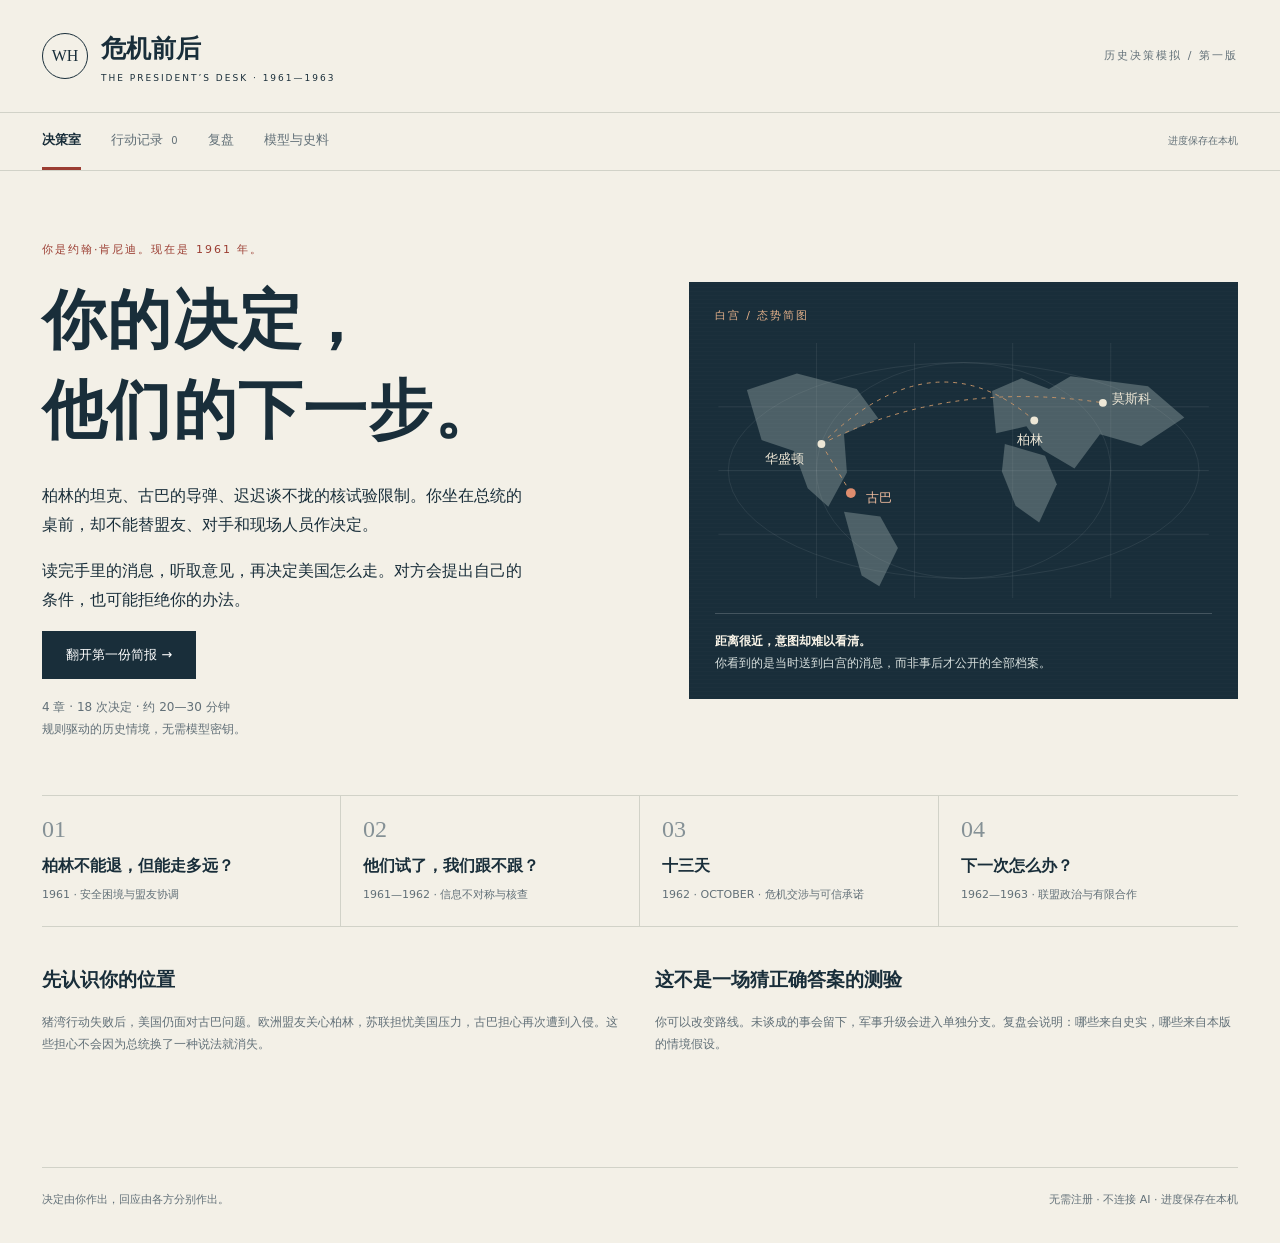
==== crisis/index.html @ f98c28f1 "Publish Kennedy crisis simulation with ordinal conflict models and review" ====
<!doctype html>
<html lang="zh-CN">
<head>
<meta charset="utf-8"><meta name="viewport" content="width=device-width,initial-scale=1">
<meta name="description" content="从柏林到古巴，再到有限禁试。以肯尼迪的视角，经历一场决定需要多方回应的危机。">
<meta http-equiv="Content-Security-Policy" content="default-src 'self'; script-src 'self'; style-src 'self'; img-src 'self' data:; connect-src 'none'; object-src 'none'; base-uri 'none'; form-action 'none'">
<meta name="theme-color" content="#152d3c"><title>危机前后｜肯尼迪的十八次决定</title>
<link rel="icon" href="data:image/svg+xml,%3Csvg xmlns='http://www.w3.org/2000/svg' viewBox='0 0 64 64'%3E%3Crect width='64' height='64' rx='32' fill='%23192e3a'/%3E%3Ctext x='8' y='41' font-size='29' fill='%23f3f0e7' font-family='serif'%3EWH%3C/text%3E%3C/svg%3E"><link rel="stylesheet" href="style.css"><script src="engine.js" defer></script><script src="scenario.js" defer></script><script src="app.js" defer></script>
</head>
<body><a class="skip" href="#main">跳到正文</a>
<header class="masthead"><a class="brand" href="#" aria-label="回到决策室"><span class="seal">WH</span><span>危机前后<small>THE PRESIDENT’S DESK · 1961—1963</small></span></a><span class="edition">历史决策模拟 / 第一版</span></header>
<nav aria-label="主导航"><div class="nav-inner"><button data-tab="play" class="active">决策室</button><button data-tab="records">行动记录 <span id="record-count">0</span></button><button data-tab="review">复盘</button><button data-tab="model">模型与史料</button></div><span class="save-status" id="save-status">本机保存</span></nav>
<main id="main" tabindex="-1"></main>
<footer><span>决定由你作出，回应由各方分别作出。</span><span>无需注册 · 不连接 AI · 进度保存在本机</span></footer>
<dialog id="confirm-dialog"><form method="dialog"><p class="eyebrow">重新选择</p><h2 id="dialog-title">回到这个决定之前？</h2><p id="dialog-copy">此后记录会被替换。你可以先关闭窗口，在行动记录里下载存档。</p><div class="button-row"><button value="cancel" class="secondary">取消</button><button value="confirm" class="primary">确认</button></div></form></dialog>
<noscript>这个页面需要启用 JavaScript，才能处理选项和计算各方回应。</noscript>
</body></html>
---- crisis/style.css ----
:root{--paper:#f3f0e7;--ink:#192e3a;--muted:#627078;--red:#9b3d32;--line:#d1d2c8;--white:#fffdf8;--green:#356452;--serif:"Noto Serif SC","Source Han Serif SC","Songti SC","SimSun",serif;--sans:"Microsoft YaHei","PingFang SC",system-ui,sans-serif}
*{box-sizing:border-box}body{margin:0;background:var(--paper);color:var(--ink);font:15px/1.85 var(--sans)}button,input{font:inherit}button,a{ -webkit-tap-highlight-color:transparent}button{cursor:pointer}a{color:var(--red);text-underline-offset:4px}button:focus-visible,a:focus-visible,summary:focus-visible{outline:3px solid #bb7c35;outline-offset:4px}button:disabled{cursor:default;opacity:.45}h1,h2,h3,p{margin-top:0}h1,h2,h3{font-family:var(--serif);line-height:1.4}h1{font-size:clamp(32px,4vw,53px);font-weight:600;letter-spacing:.02em}h2{font-size:27px}h3{font-size:19px}.masthead{max-width:1280px;margin:auto;padding:26px 42px;display:flex;align-items:center;justify-content:space-between}.brand{display:flex;align-items:center;gap:13px;text-decoration:none;color:var(--ink);font-family:var(--serif);font-size:25px;font-weight:bold}.brand small{display:block;font:9px/1.5 var(--sans);letter-spacing:2px;font-weight:500}.seal{border:1px solid var(--ink);border-radius:50%;width:46px;height:46px;display:grid;place-items:center;font:16px Georgia,serif}.edition{font-size:11px;letter-spacing:2px;color:var(--muted)}nav{border-top:1px solid var(--line);border-bottom:1px solid var(--line);display:flex;justify-content:space-between;padding:0 max(24px,calc((100% - 1196px)/2));gap:20px;align-items:center}.nav-inner{display:flex;gap:30px}.nav-inner button{border:0;background:none;padding:15px 0;color:var(--muted);font-size:13px;border-bottom:3px solid transparent}.nav-inner button.active{color:var(--ink);border-color:var(--red);font-weight:bold}.nav-inner span{font-size:10px;margin-left:4px}.save-status{font-size:10px;color:var(--muted)}main{max-width:1196px;min-height:65vh;margin:auto;padding:40px 0 60px}main:focus{outline:0}footer{border-top:1px solid var(--line);max-width:1196px;margin:auto;padding:22px 0 32px;display:flex;justify-content:space-between;gap:20px;color:var(--muted);font-size:11px}.eyebrow{font:11px/1.6 var(--sans);letter-spacing:2px;color:var(--red);margin-bottom:18px}.intro{display:grid;grid-template-columns:1.05fr 1fr;gap:70px;align-items:center;padding:30px 0 55px}.intro h1{font-size:clamp(45px,5vw,70px);margin-bottom:25px}.intro .intro-copy{max-width:480px;font-size:16px}.intro .kicker{font-family:Georgia,serif;font-size:20px;color:var(--muted);letter-spacing:2px}.primary,.secondary,.text-button{border:1px solid var(--ink);padding:11px 23px;font-size:13px}.primary{background:var(--ink);color:#fff}.primary:hover{background:#294758}.secondary{color:var(--ink);background:transparent}.secondary:hover{background:#e6e3d9}.text-button{padding:5px 0;border:0;border-bottom:1px solid var(--line);background:none;color:var(--red)}.button-row{display:flex;gap:12px;align-items:center;flex-wrap:wrap}.fine{font-size:12px;color:var(--muted);line-height:1.8}.intro .fine{margin:18px 0 0}.map-board{position:relative;background:var(--ink);color:#d9e1df;min-height:415px;padding:25px 26px;overflow:hidden}.map-board svg{width:100%;height:255px;display:block;margin:15px 0}.map-board .eyebrow{color:#e4b089}.map-board:after{content:'';pointer-events:none;position:absolute;inset:0;background:repeating-linear-gradient(0deg,transparent,transparent 3px,#ffffff03 3px,#ffffff03 4px)}.map-board .map-caption{font-size:12px;border-top:1px solid #ffffff30;padding-top:16px}.map-board strong{color:#faf5e9}.chapter-strip{display:grid;grid-template-columns:repeat(4,1fr);border-top:1px solid var(--line);border-bottom:1px solid var(--line)}.chapter-strip>div{padding:20px 22px;border-right:1px solid var(--line)}.chapter-strip>div:first-child{padding-left:0}.chapter-strip>div:last-child{border:0}.chapter-strip b{font:24px Georgia,serif;color:#859196}.chapter-strip h3{font-size:16px;margin:8px 0}.chapter-strip p{font-size:11px;color:var(--muted);margin:0}.chapter-strip .current b{color:var(--red)}.workspace{display:grid;grid-template-columns:minmax(0,1fr) 285px;gap:48px;margin-top:30px}.brief{min-width:0}.brief .date{font-size:12px;color:var(--muted);margin:0 0 12px}.brief h1{font-size:37px;margin-bottom:20px}.lead{font-size:16px;line-height:1.95}.paper{background:var(--white);border:1px solid var(--line);padding:25px 28px;margin:25px 0;box-shadow:3px 3px 0 #dbdcd230}.paper .eyebrow{margin-bottom:12px}.facts{padding-left:20px;margin:0}.facts li{padding:5px 0}.unknown{padding-top:15px;margin:15px 0 0;border-top:1px dashed var(--line);font-size:13px;color:var(--muted)}.unknown b{color:var(--red)}details{border-bottom:1px solid var(--line);margin-bottom:12px;padding-bottom:12px}summary{cursor:pointer;font-size:13px;color:var(--ink)}details p{font-size:13px;margin:12px 0 0}.consult{display:grid;gap:12px;margin:18px 0}.voice{display:grid;grid-template-columns:95px 1fr;gap:15px;font-size:13px}.voice strong{font-size:12px;color:var(--red)}.voice p{margin:0}.question{font-size:23px;margin-top:32px;margin-bottom:16px}.choices{display:grid;gap:12px}.choice{display:flex;align-items:start;gap:16px;padding:19px 21px;border:1px solid var(--line);background:transparent;color:var(--ink);text-align:left;width:100%;line-height:1.65;transition:background .15s,border-color .15s}.choice:hover:not(:disabled){background:#faf8f1;border-color:#8a9696}.choice.selected{background:#fffdf8;border-color:var(--ink);box-shadow:inset 4px 0 var(--ink)}.choice:disabled{opacity:1}.choice .letter{font:15px Georgia,serif;border:1px solid var(--line);width:27px;height:27px;flex-shrink:0;display:grid;place-items:center;margin-top:1px}.choice.selected .letter{background:var(--ink);color:white}.choice strong{display:block;font-size:15px;font-weight:500;margin-bottom:6px}.choice small{display:block;color:var(--muted);font-size:12px}.decision-actions{margin-top:20px}.sidebar{border-left:1px solid var(--line);padding-left:25px}.sidebar h2{font:17px var(--serif);margin-bottom:15px}.side-section{padding-bottom:22px;margin-bottom:24px;border-bottom:1px solid var(--line)}.side-section p{font-size:12px}.side-section .eyebrow{margin-bottom:10px}.actor-list{display:flex;flex-wrap:wrap;gap:7px}.tag{border:1px solid var(--line);padding:3px 10px;font-size:11px;display:inline-block}.tag.us{background:var(--ink);color:#fff;border-color:var(--ink)}.mid-list{display:grid;gap:6px;margin:16px 0}.mid-step{display:flex;gap:10px;font-size:11px;color:#828b8d;align-items:center}.mid-step i{font:12px Georgia,serif;border:1px solid var(--line);width:22px;height:22px;display:grid;place-items:center;font-style:normal}.mid-step.reached{color:var(--red)}.mid-step.reached i{background:var(--red);color:#fff;border-color:var(--red)}.condition{font-size:12px;display:flex;justify-content:space-between;gap:15px;border-bottom:1px dotted var(--line);padding:8px 0}.condition span:last-child{white-space:nowrap;color:var(--muted)}.condition.on span:last-child{color:var(--green)}.feedback{background:#e8ece5;border-left:3px solid var(--green);padding:24px 26px;margin-top:25px}.feedback h3{color:var(--green);margin-bottom:12px}.feedback p{font-size:14px}.reaction{padding:10px 0;border-top:1px solid #c8d2c8;font-size:12px}.reaction strong{margin-right:8px}.feedback .button-row{margin-top:20px}.progress-top{display:flex;justify-content:space-between;gap:15px;font-size:11px;color:var(--muted);margin-bottom:12px}.progress-track{height:3px;display:flex;gap:3px}.progress-track span{flex:1;background:var(--line)}.progress-track .done{background:var(--ink)}.progress-track .now{background:var(--red)}.page-head{max-width:750px;margin:15px 0 35px}.page-head h1{margin-bottom:16px}.record{display:grid;grid-template-columns:44px 1fr;gap:15px;padding:24px 0;border-top:1px solid var(--line)}.record-number{font:25px Georgia,serif;color:var(--red)}.record h3{margin-bottom:8px}.record p{font-size:13px;margin-bottom:12px}.record .choice-line{font-weight:bold}.review-note{border-left:2px solid var(--red);padding-left:16px}.empty{padding:50px 0;color:var(--muted)}.model-grid{display:grid;grid-template-columns:1fr 1fr;gap:30px}.model-grid .paper{margin:0}.model-section{margin:40px 0}.model-section>h2{border-bottom:1px solid var(--line);padding-bottom:16px}.table-wrap{overflow-x:auto}table{border-collapse:collapse;width:100%;font-size:12px}td,th{padding:10px 12px;border-bottom:1px solid var(--line);text-align:left}th{font-weight:500;color:var(--muted)}.yes{color:var(--green)}.no{color:var(--red)}.state-code{font-family:monospace;letter-spacing:2px}.state-graph{width:100%;height:auto;max-height:240px}.state-graph text{font:12px var(--sans);fill:var(--ink)}.source-list{display:grid;gap:18px}.source-list>div{border-left:1px solid var(--line);padding-left:18px}.source-list a{font-size:14px}.source-list p{margin:5px 0 0;font-size:12px;color:var(--muted)}.finish{border-top:3px solid var(--red);padding-top:35px;max-width:850px}.finish h1{font-size:44px}.finish .outcome{padding:20px 0;border-bottom:1px solid var(--line)}.outcome h3{margin:0 0 8px}.outcome p{margin:0;font-size:14px}.skip{position:fixed;top:-80px;left:12px;background:var(--white);padding:10px;z-index:10}.skip:focus{top:8px}dialog{max-width:500px;width:calc(100% - 32px);background:var(--paper);color:var(--ink);border:1px solid var(--line);padding:32px}dialog::backdrop{background:#152d3cb5}dialog p{font-size:14px}dialog h2{font-size:25px}.error{color:var(--red);font-size:13px}.mobile-hide{display:inline}.role-note{font-size:11px;color:var(--muted);padding:10px 0}.checks{font-size:12px;color:var(--green)}.small-title{font:14px var(--sans);font-weight:bold;margin-top:25px}.key{font-size:12px;background:#e4e5db;padding:2px 6px}.chapter-intro{border-bottom:1px solid var(--line);padding-bottom:18px;margin:20px 0 25px;font-size:13px;color:var(--muted)}
@media(min-width:1500px){main{padding-top:50px}.intro{gap:95px}}@media(max-width:1260px){main,footer{margin-left:30px;margin-right:30px}.masthead{padding-left:30px;padding-right:30px}.workspace{gap:30px}}@media(max-width:800px){.intro{gap:30px;grid-template-columns:1fr}.map-board{min-height:330px}.map-board svg{height:200px}.workspace{grid-template-columns:1fr}.sidebar{border-left:0;border-top:1px solid var(--line);padding:25px 0 0;display:grid;grid-template-columns:1fr 1fr;gap:25px}.sidebar .side-section{margin:0}.chapter-strip{grid-template-columns:1fr 1fr}.chapter-strip>div{padding:15px}.chapter-strip>div:first-child{padding-left:15px}.chapter-strip>div:nth-child(2){border-right:0}.chapter-strip>div:nth-child(-n+2){border-bottom:1px solid var(--line)}.model-grid{grid-template-columns:1fr}.edition{display:none}.nav-inner{gap:22px}.save-status{display:none}.brief h1{font-size:31px}footer{flex-direction:column;gap:5px}.intro h1{font-size:49px}.chapter-strip h3{font-size:14px}}@media(max-width:480px){main,footer{margin-left:20px;margin-right:20px}main{padding-top:27px}.masthead{padding:20px}.brand{font-size:23px}nav{padding:0 20px}.nav-inner{gap:24px}.nav-inner button{font-size:12px}.nav-inner span{display:none}.paper{padding:20px}.choice{padding:16px 14px;gap:12px}.choice strong{font-size:14px}.sidebar{grid-template-columns:1fr}.voice{grid-template-columns:76px 1fr;gap:12px}.intro{padding-top:0}.map-board{padding:20px}.record{grid-template-columns:30px 1fr;gap:12px}.finish h1{font-size:34px}.progress-top{font-size:10px}.feedback{padding:20px}.model-section{margin:30px 0}}@media(prefers-reduced-motion:reduce){*{scroll-behavior:auto!important;transition:none!important}}
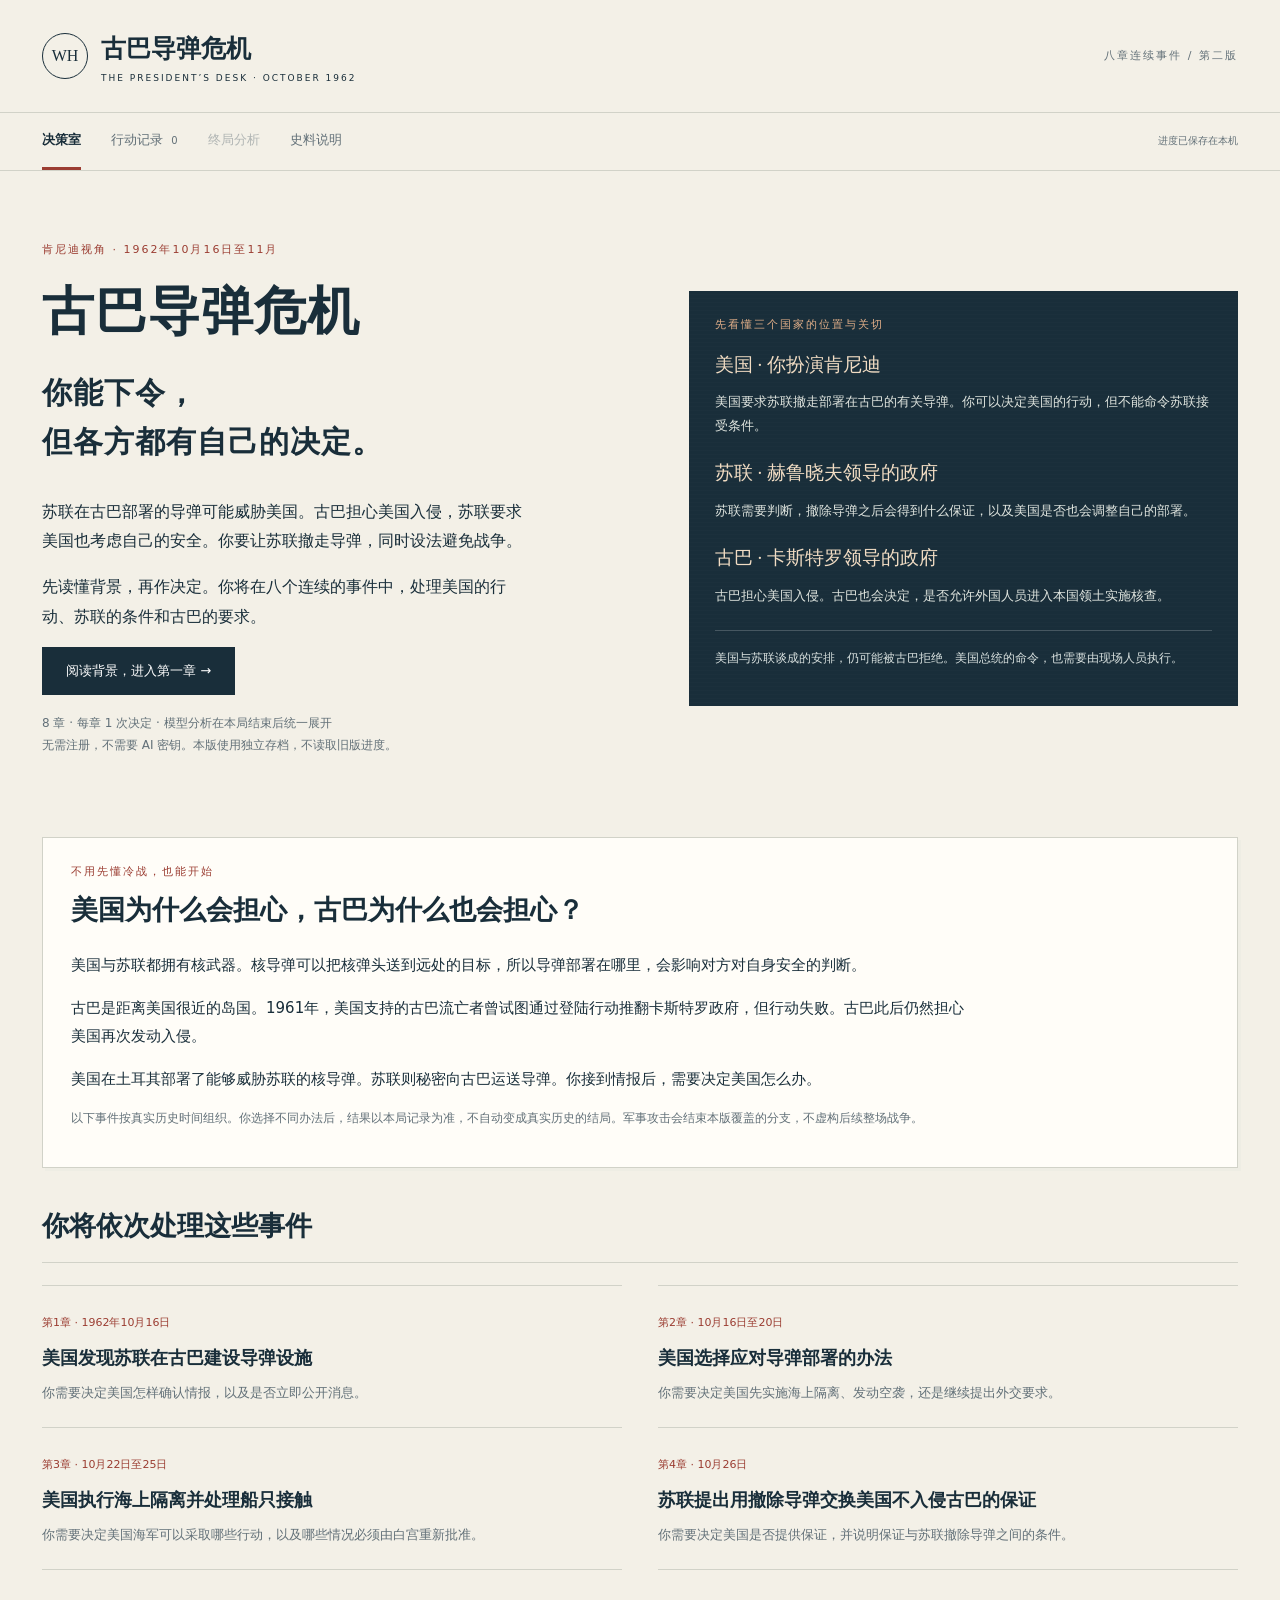
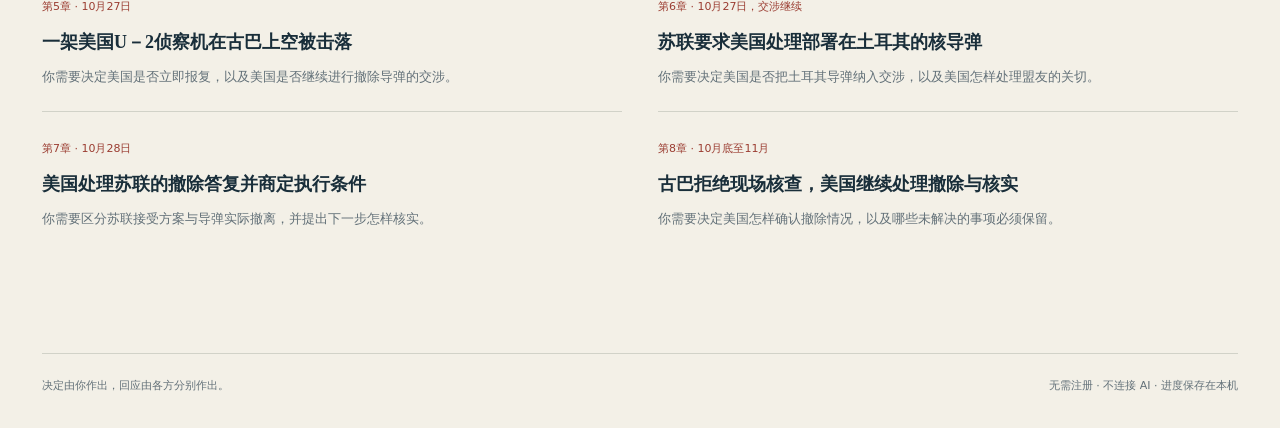
==== commit 064501c0: "Revise Cuban crisis into eight clear chapters with final model analysis" ====
--- a/crisis/index.html
+++ b/crisis/index.html
@@ -2,14 +2,14 @@
 <html lang="zh-CN">
 <head>
 <meta charset="utf-8"><meta name="viewport" content="width=device-width,initial-scale=1">
-<meta name="description" content="从柏林到古巴，再到有限禁试。以肯尼迪的视角，经历一场决定需要多方回应的危机。">
+<meta name="description" content="以肯尼迪的视角，按八章连续经历古巴导弹危机。每章说明事件和任务，全部决定结束后统一分析模型。">
 <meta http-equiv="Content-Security-Policy" content="default-src 'self'; script-src 'self'; style-src 'self'; img-src 'self' data:; connect-src 'none'; object-src 'none'; base-uri 'none'; form-action 'none'">
-<meta name="theme-color" content="#152d3c"><title>危机前后｜肯尼迪的十八次决定</title>
-<link rel="icon" href="data:image/svg+xml,%3Csvg xmlns='http://www.w3.org/2000/svg' viewBox='0 0 64 64'%3E%3Crect width='64' height='64' rx='32' fill='%23192e3a'/%3E%3Ctext x='8' y='41' font-size='29' fill='%23f3f0e7' font-family='serif'%3EWH%3C/text%3E%3C/svg%3E"><link rel="stylesheet" href="style.css"><script src="engine.js" defer></script><script src="scenario.js" defer></script><script src="app.js" defer></script>
+<meta name="theme-color" content="#152d3c"><title>古巴导弹危机｜肯尼迪的八章决定</title>
+<link rel="icon" href="data:image/svg+xml,%3Csvg xmlns='http://www.w3.org/2000/svg' viewBox='0 0 64 64'%3E%3Crect width='64' height='64' rx='32' fill='%23192e3a'/%3E%3Ctext x='8' y='41' font-size='29' fill='%23f3f0e7' font-family='serif'%3EWH%3C/text%3E%3C/svg%3E"><link rel="stylesheet" href="style.css?v=2"><script src="engine.js" defer></script><script src="scenario-v2.js" defer></script><script src="app-v2.js" defer></script>
 </head>
 <body><a class="skip" href="#main">跳到正文</a>
-<header class="masthead"><a class="brand" href="#" aria-label="回到决策室"><span class="seal">WH</span><span>危机前后<small>THE PRESIDENT’S DESK · 1961—1963</small></span></a><span class="edition">历史决策模拟 / 第一版</span></header>
-<nav aria-label="主导航"><div class="nav-inner"><button data-tab="play" class="active">决策室</button><button data-tab="records">行动记录 <span id="record-count">0</span></button><button data-tab="review">复盘</button><button data-tab="model">模型与史料</button></div><span class="save-status" id="save-status">本机保存</span></nav>
+<header class="masthead"><a class="brand" href="#" aria-label="回到决策室"><span class="seal">WH</span><span>古巴导弹危机<small>THE PRESIDENT’S DESK · OCTOBER 1962</small></span></a><span class="edition">八章连续事件 / 第二版</span></header>
+<nav aria-label="主导航"><div class="nav-inner"><button data-tab="play" class="active">决策室</button><button data-tab="records">行动记录 <span id="record-count">0</span></button><button data-tab="review" disabled>终局分析</button><button data-tab="sources">史料说明</button></div><span class="save-status" id="save-status">本机保存</span></nav>
 <main id="main" tabindex="-1"></main>
 <footer><span>决定由你作出，回应由各方分别作出。</span><span>无需注册 · 不连接 AI · 进度保存在本机</span></footer>
 <dialog id="confirm-dialog"><form method="dialog"><p class="eyebrow">重新选择</p><h2 id="dialog-title">回到这个决定之前？</h2><p id="dialog-copy">此后记录会被替换。你可以先关闭窗口，在行动记录里下载存档。</p><div class="button-row"><button value="cancel" class="secondary">取消</button><button value="confirm" class="primary">确认</button></div></form></dialog>
--- a/crisis/style.css
+++ b/crisis/style.css
@@ -1,3 +1,4 @@
 :root{--paper:#f3f0e7;--ink:#192e3a;--muted:#627078;--red:#9b3d32;--line:#d1d2c8;--white:#fffdf8;--green:#356452;--serif:"Noto Serif SC","Source Han Serif SC","Songti SC","SimSun",serif;--sans:"Microsoft YaHei","PingFang SC",system-ui,sans-serif}
 *{box-sizing:border-box}body{margin:0;background:var(--paper);color:var(--ink);font:15px/1.85 var(--sans)}button,input{font:inherit}button,a{ -webkit-tap-highlight-color:transparent}button{cursor:pointer}a{color:var(--red);text-underline-offset:4px}button:focus-visible,a:focus-visible,summary:focus-visible{outline:3px solid #bb7c35;outline-offset:4px}button:disabled{cursor:default;opacity:.45}h1,h2,h3,p{margin-top:0}h1,h2,h3{font-family:var(--serif);line-height:1.4}h1{font-size:clamp(32px,4vw,53px);font-weight:600;letter-spacing:.02em}h2{font-size:27px}h3{font-size:19px}.masthead{max-width:1280px;margin:auto;padding:26px 42px;display:flex;align-items:center;justify-content:space-between}.brand{display:flex;align-items:center;gap:13px;text-decoration:none;color:var(--ink);font-family:var(--serif);font-size:25px;font-weight:bold}.brand small{display:block;font:9px/1.5 var(--sans);letter-spacing:2px;font-weight:500}.seal{border:1px solid var(--ink);border-radius:50%;width:46px;height:46px;display:grid;place-items:center;font:16px Georgia,serif}.edition{font-size:11px;letter-spacing:2px;color:var(--muted)}nav{border-top:1px solid var(--line);border-bottom:1px solid var(--line);display:flex;justify-content:space-between;padding:0 max(24px,calc((100% - 1196px)/2));gap:20px;align-items:center}.nav-inner{display:flex;gap:30px}.nav-inner button{border:0;background:none;padding:15px 0;color:var(--muted);font-size:13px;border-bottom:3px solid transparent}.nav-inner button.active{color:var(--ink);border-color:var(--red);font-weight:bold}.nav-inner span{font-size:10px;margin-left:4px}.save-status{font-size:10px;color:var(--muted)}main{max-width:1196px;min-height:65vh;margin:auto;padding:40px 0 60px}main:focus{outline:0}footer{border-top:1px solid var(--line);max-width:1196px;margin:auto;padding:22px 0 32px;display:flex;justify-content:space-between;gap:20px;color:var(--muted);font-size:11px}.eyebrow{font:11px/1.6 var(--sans);letter-spacing:2px;color:var(--red);margin-bottom:18px}.intro{display:grid;grid-template-columns:1.05fr 1fr;gap:70px;align-items:center;padding:30px 0 55px}.intro h1{font-size:clamp(45px,5vw,70px);margin-bottom:25px}.intro .intro-copy{max-width:480px;font-size:16px}.intro .kicker{font-family:Georgia,serif;font-size:20px;color:var(--muted);letter-spacing:2px}.primary,.secondary,.text-button{border:1px solid var(--ink);padding:11px 23px;font-size:13px}.primary{background:var(--ink);color:#fff}.primary:hover{background:#294758}.secondary{color:var(--ink);background:transparent}.secondary:hover{background:#e6e3d9}.text-button{padding:5px 0;border:0;border-bottom:1px solid var(--line);background:none;color:var(--red)}.button-row{display:flex;gap:12px;align-items:center;flex-wrap:wrap}.fine{font-size:12px;color:var(--muted);line-height:1.8}.intro .fine{margin:18px 0 0}.map-board{position:relative;background:var(--ink);color:#d9e1df;min-height:415px;padding:25px 26px;overflow:hidden}.map-board svg{width:100%;height:255px;display:block;margin:15px 0}.map-board .eyebrow{color:#e4b089}.map-board:after{content:'';pointer-events:none;position:absolute;inset:0;background:repeating-linear-gradient(0deg,transparent,transparent 3px,#ffffff03 3px,#ffffff03 4px)}.map-board .map-caption{font-size:12px;border-top:1px solid #ffffff30;padding-top:16px}.map-board strong{color:#faf5e9}.chapter-strip{display:grid;grid-template-columns:repeat(4,1fr);border-top:1px solid var(--line);border-bottom:1px solid var(--line)}.chapter-strip>div{padding:20px 22px;border-right:1px solid var(--line)}.chapter-strip>div:first-child{padding-left:0}.chapter-strip>div:last-child{border:0}.chapter-strip b{font:24px Georgia,serif;color:#859196}.chapter-strip h3{font-size:16px;margin:8px 0}.chapter-strip p{font-size:11px;color:var(--muted);margin:0}.chapter-strip .current b{color:var(--red)}.workspace{display:grid;grid-template-columns:minmax(0,1fr) 285px;gap:48px;margin-top:30px}.brief{min-width:0}.brief .date{font-size:12px;color:var(--muted);margin:0 0 12px}.brief h1{font-size:37px;margin-bottom:20px}.lead{font-size:16px;line-height:1.95}.paper{background:var(--white);border:1px solid var(--line);padding:25px 28px;margin:25px 0;box-shadow:3px 3px 0 #dbdcd230}.paper .eyebrow{margin-bottom:12px}.facts{padding-left:20px;margin:0}.facts li{padding:5px 0}.unknown{padding-top:15px;margin:15px 0 0;border-top:1px dashed var(--line);font-size:13px;color:var(--muted)}.unknown b{color:var(--red)}details{border-bottom:1px solid var(--line);margin-bottom:12px;padding-bottom:12px}summary{cursor:pointer;font-size:13px;color:var(--ink)}details p{font-size:13px;margin:12px 0 0}.consult{display:grid;gap:12px;margin:18px 0}.voice{display:grid;grid-template-columns:95px 1fr;gap:15px;font-size:13px}.voice strong{font-size:12px;color:var(--red)}.voice p{margin:0}.question{font-size:23px;margin-top:32px;margin-bottom:16px}.choices{display:grid;gap:12px}.choice{display:flex;align-items:start;gap:16px;padding:19px 21px;border:1px solid var(--line);background:transparent;color:var(--ink);text-align:left;width:100%;line-height:1.65;transition:background .15s,border-color .15s}.choice:hover:not(:disabled){background:#faf8f1;border-color:#8a9696}.choice.selected{background:#fffdf8;border-color:var(--ink);box-shadow:inset 4px 0 var(--ink)}.choice:disabled{opacity:1}.choice .letter{font:15px Georgia,serif;border:1px solid var(--line);width:27px;height:27px;flex-shrink:0;display:grid;place-items:center;margin-top:1px}.choice.selected .letter{background:var(--ink);color:white}.choice strong{display:block;font-size:15px;font-weight:500;margin-bottom:6px}.choice small{display:block;color:var(--muted);font-size:12px}.decision-actions{margin-top:20px}.sidebar{border-left:1px solid var(--line);padding-left:25px}.sidebar h2{font:17px var(--serif);margin-bottom:15px}.side-section{padding-bottom:22px;margin-bottom:24px;border-bottom:1px solid var(--line)}.side-section p{font-size:12px}.side-section .eyebrow{margin-bottom:10px}.actor-list{display:flex;flex-wrap:wrap;gap:7px}.tag{border:1px solid var(--line);padding:3px 10px;font-size:11px;display:inline-block}.tag.us{background:var(--ink);color:#fff;border-color:var(--ink)}.mid-list{display:grid;gap:6px;margin:16px 0}.mid-step{display:flex;gap:10px;font-size:11px;color:#828b8d;align-items:center}.mid-step i{font:12px Georgia,serif;border:1px solid var(--line);width:22px;height:22px;display:grid;place-items:center;font-style:normal}.mid-step.reached{color:var(--red)}.mid-step.reached i{background:var(--red);color:#fff;border-color:var(--red)}.condition{font-size:12px;display:flex;justify-content:space-between;gap:15px;border-bottom:1px dotted var(--line);padding:8px 0}.condition span:last-child{white-space:nowrap;color:var(--muted)}.condition.on span:last-child{color:var(--green)}.feedback{background:#e8ece5;border-left:3px solid var(--green);padding:24px 26px;margin-top:25px}.feedback h3{color:var(--green);margin-bottom:12px}.feedback p{font-size:14px}.reaction{padding:10px 0;border-top:1px solid #c8d2c8;font-size:12px}.reaction strong{margin-right:8px}.feedback .button-row{margin-top:20px}.progress-top{display:flex;justify-content:space-between;gap:15px;font-size:11px;color:var(--muted);margin-bottom:12px}.progress-track{height:3px;display:flex;gap:3px}.progress-track span{flex:1;background:var(--line)}.progress-track .done{background:var(--ink)}.progress-track .now{background:var(--red)}.page-head{max-width:750px;margin:15px 0 35px}.page-head h1{margin-bottom:16px}.record{display:grid;grid-template-columns:44px 1fr;gap:15px;padding:24px 0;border-top:1px solid var(--line)}.record-number{font:25px Georgia,serif;color:var(--red)}.record h3{margin-bottom:8px}.record p{font-size:13px;margin-bottom:12px}.record .choice-line{font-weight:bold}.review-note{border-left:2px solid var(--red);padding-left:16px}.empty{padding:50px 0;color:var(--muted)}.model-grid{display:grid;grid-template-columns:1fr 1fr;gap:30px}.model-grid .paper{margin:0}.model-section{margin:40px 0}.model-section>h2{border-bottom:1px solid var(--line);padding-bottom:16px}.table-wrap{overflow-x:auto}table{border-collapse:collapse;width:100%;font-size:12px}td,th{padding:10px 12px;border-bottom:1px solid var(--line);text-align:left}th{font-weight:500;color:var(--muted)}.yes{color:var(--green)}.no{color:var(--red)}.state-code{font-family:monospace;letter-spacing:2px}.state-graph{width:100%;height:auto;max-height:240px}.state-graph text{font:12px var(--sans);fill:var(--ink)}.source-list{display:grid;gap:18px}.source-list>div{border-left:1px solid var(--line);padding-left:18px}.source-list a{font-size:14px}.source-list p{margin:5px 0 0;font-size:12px;color:var(--muted)}.finish{border-top:3px solid var(--red);padding-top:35px;max-width:850px}.finish h1{font-size:44px}.finish .outcome{padding:20px 0;border-bottom:1px solid var(--line)}.outcome h3{margin:0 0 8px}.outcome p{margin:0;font-size:14px}.skip{position:fixed;top:-80px;left:12px;background:var(--white);padding:10px;z-index:10}.skip:focus{top:8px}dialog{max-width:500px;width:calc(100% - 32px);background:var(--paper);color:var(--ink);border:1px solid var(--line);padding:32px}dialog::backdrop{background:#152d3cb5}dialog p{font-size:14px}dialog h2{font-size:25px}.error{color:var(--red);font-size:13px}.mobile-hide{display:inline}.role-note{font-size:11px;color:var(--muted);padding:10px 0}.checks{font-size:12px;color:var(--green)}.small-title{font:14px var(--sans);font-weight:bold;margin-top:25px}.key{font-size:12px;background:#e4e5db;padding:2px 6px}.chapter-intro{border-bottom:1px solid var(--line);padding-bottom:18px;margin:20px 0 25px;font-size:13px;color:var(--muted)}
-@media(min-width:1500px){main{padding-top:50px}.intro{gap:95px}}@media(max-width:1260px){main,footer{margin-left:30px;margin-right:30px}.masthead{padding-left:30px;padding-right:30px}.workspace{gap:30px}}@media(max-width:800px){.intro{gap:30px;grid-template-columns:1fr}.map-board{min-height:330px}.map-board svg{height:200px}.workspace{grid-template-columns:1fr}.sidebar{border-left:0;border-top:1px solid var(--line);padding:25px 0 0;display:grid;grid-template-columns:1fr 1fr;gap:25px}.sidebar .side-section{margin:0}.chapter-strip{grid-template-columns:1fr 1fr}.chapter-strip>div{padding:15px}.chapter-strip>div:first-child{padding-left:15px}.chapter-strip>div:nth-child(2){border-right:0}.chapter-strip>div:nth-child(-n+2){border-bottom:1px solid var(--line)}.model-grid{grid-template-columns:1fr}.edition{display:none}.nav-inner{gap:22px}.save-status{display:none}.brief h1{font-size:31px}footer{flex-direction:column;gap:5px}.intro h1{font-size:49px}.chapter-strip h3{font-size:14px}}@media(max-width:480px){main,footer{margin-left:20px;margin-right:20px}main{padding-top:27px}.masthead{padding:20px}.brand{font-size:23px}nav{padding:0 20px}.nav-inner{gap:24px}.nav-inner button{font-size:12px}.nav-inner span{display:none}.paper{padding:20px}.choice{padding:16px 14px;gap:12px}.choice strong{font-size:14px}.sidebar{grid-template-columns:1fr}.voice{grid-template-columns:76px 1fr;gap:12px}.intro{padding-top:0}.map-board{padding:20px}.record{grid-template-columns:30px 1fr;gap:12px}.finish h1{font-size:34px}.progress-top{font-size:10px}.feedback{padding:20px}.model-section{margin:30px 0}}@media(prefers-reduced-motion:reduce){*{scroll-behavior:auto!important;transition:none!important}}
+.subtitle{font-size:.57em;display:inline-block;line-height:1.65;margin-top:20px}.actor-background strong{font:19px var(--serif);color:#f1dcc3}.actor-background p{font-size:13px;margin:10px 0 22px;color:#e0e5df}.background p{max-width:900px}.chapter-directory{display:grid;grid-template-columns:repeat(2,1fr);gap:0 36px}.chapter-directory>div{padding:22px 0;border-top:1px solid var(--line)}.chapter-directory span{font-size:11px;color:var(--red)}.chapter-directory h3{font-size:18px;margin:10px 0}.chapter-directory p{font-size:13px;color:var(--muted);margin:0}.chapter-location{display:flex;align-items:center;justify-content:space-between;gap:20px;padding-bottom:24px;border-bottom:1px solid var(--line)}.chapter-location .eyebrow{margin-bottom:5px}.chapter-location strong{font-family:var(--serif);font-size:21px}.chapter-location span{margin-left:20px;color:var(--muted);font-size:12px}.chapter-dots{display:flex;gap:8px}.chapter-dots span{width:29px;height:29px;display:grid;place-items:center;border:1px solid var(--line);margin:0;font:13px Georgia,serif}.chapter-dots .now{background:var(--red);color:white;border-color:var(--red)}.chapter-dots .done{background:var(--ink);color:white;border-color:var(--ink)}.event-banner{padding:25px 28px;background:#e4e9e1;border-left:3px solid var(--green);margin:28px 0 35px}.event-banner .eyebrow{color:var(--green);margin-bottom:8px}.event-banner h2{font-size:25px;margin-bottom:12px}.event-banner p:last-child{margin:0;font-size:15px}.end-actions{margin-top:28px}.glossary td{min-width:74px}.glossary td:nth-child(2),.glossary td:nth-child(4){min-width:180px}.path-list{padding-left:25px}.path-list li{padding:8px 0}.finish .outcome h3{font-size:20px}.nav-inner button:disabled{cursor:not-allowed}.intro h1{font-size:52px}.choice strong{line-height:1.85}
+@media(min-width:1500px){main{padding-top:50px}.intro{gap:95px}}@media(max-width:1260px){main,footer{margin-left:30px;margin-right:30px}.masthead{padding-left:30px;padding-right:30px}.workspace{gap:30px}}@media(max-width:800px){.intro{gap:30px;grid-template-columns:1fr}.map-board{min-height:330px}.map-board svg{height:200px}.workspace{grid-template-columns:1fr}.sidebar{border-left:0;border-top:1px solid var(--line);padding:25px 0 0;display:grid;grid-template-columns:1fr 1fr;gap:25px}.sidebar .side-section{margin:0}.chapter-strip{grid-template-columns:1fr 1fr}.chapter-strip>div{padding:15px}.chapter-strip>div:first-child{padding-left:15px}.chapter-strip>div:nth-child(2){border-right:0}.chapter-strip>div:nth-child(-n+2){border-bottom:1px solid var(--line)}.model-grid{grid-template-columns:1fr}.edition{display:none}.nav-inner{gap:22px}.save-status{display:none}.brief h1{font-size:31px}footer{flex-direction:column;gap:5px}.intro h1{font-size:45px}.chapter-strip h3{font-size:14px}.chapter-location{align-items:start;flex-direction:column;gap:18px}.chapter-directory{grid-template-columns:1fr}.event-banner{padding:22px}.event-banner h2{font-size:22px}}@media(max-width:480px){main,footer{margin-left:20px;margin-right:20px}main{padding-top:27px}.masthead{padding:20px}.brand{font-size:23px}nav{padding:0 20px}.nav-inner{gap:24px}.nav-inner button{font-size:12px}.nav-inner span{display:none}.paper{padding:20px}.choice{padding:16px 14px;gap:12px}.choice strong{font-size:14px}.sidebar{grid-template-columns:1fr}.voice{grid-template-columns:76px 1fr;gap:12px}.intro{padding-top:0}.map-board{padding:20px}.record{grid-template-columns:30px 1fr;gap:12px}.finish h1{font-size:34px}.progress-top{font-size:10px}.feedback{padding:20px}.model-section{margin:30px 0}.intro h1{font-size:37px}.subtitle{font-size:.61em}.chapter-location span{display:block;margin:7px 0 0}.chapter-dots{gap:9px}.chapter-dots span{display:grid;margin:0;width:28px;height:28px}.event-banner h2{font-size:21px}.event-banner p:last-child{font-size:14px}}@media(prefers-reduced-motion:reduce){*{scroll-behavior:auto!important;transition:none!important}}
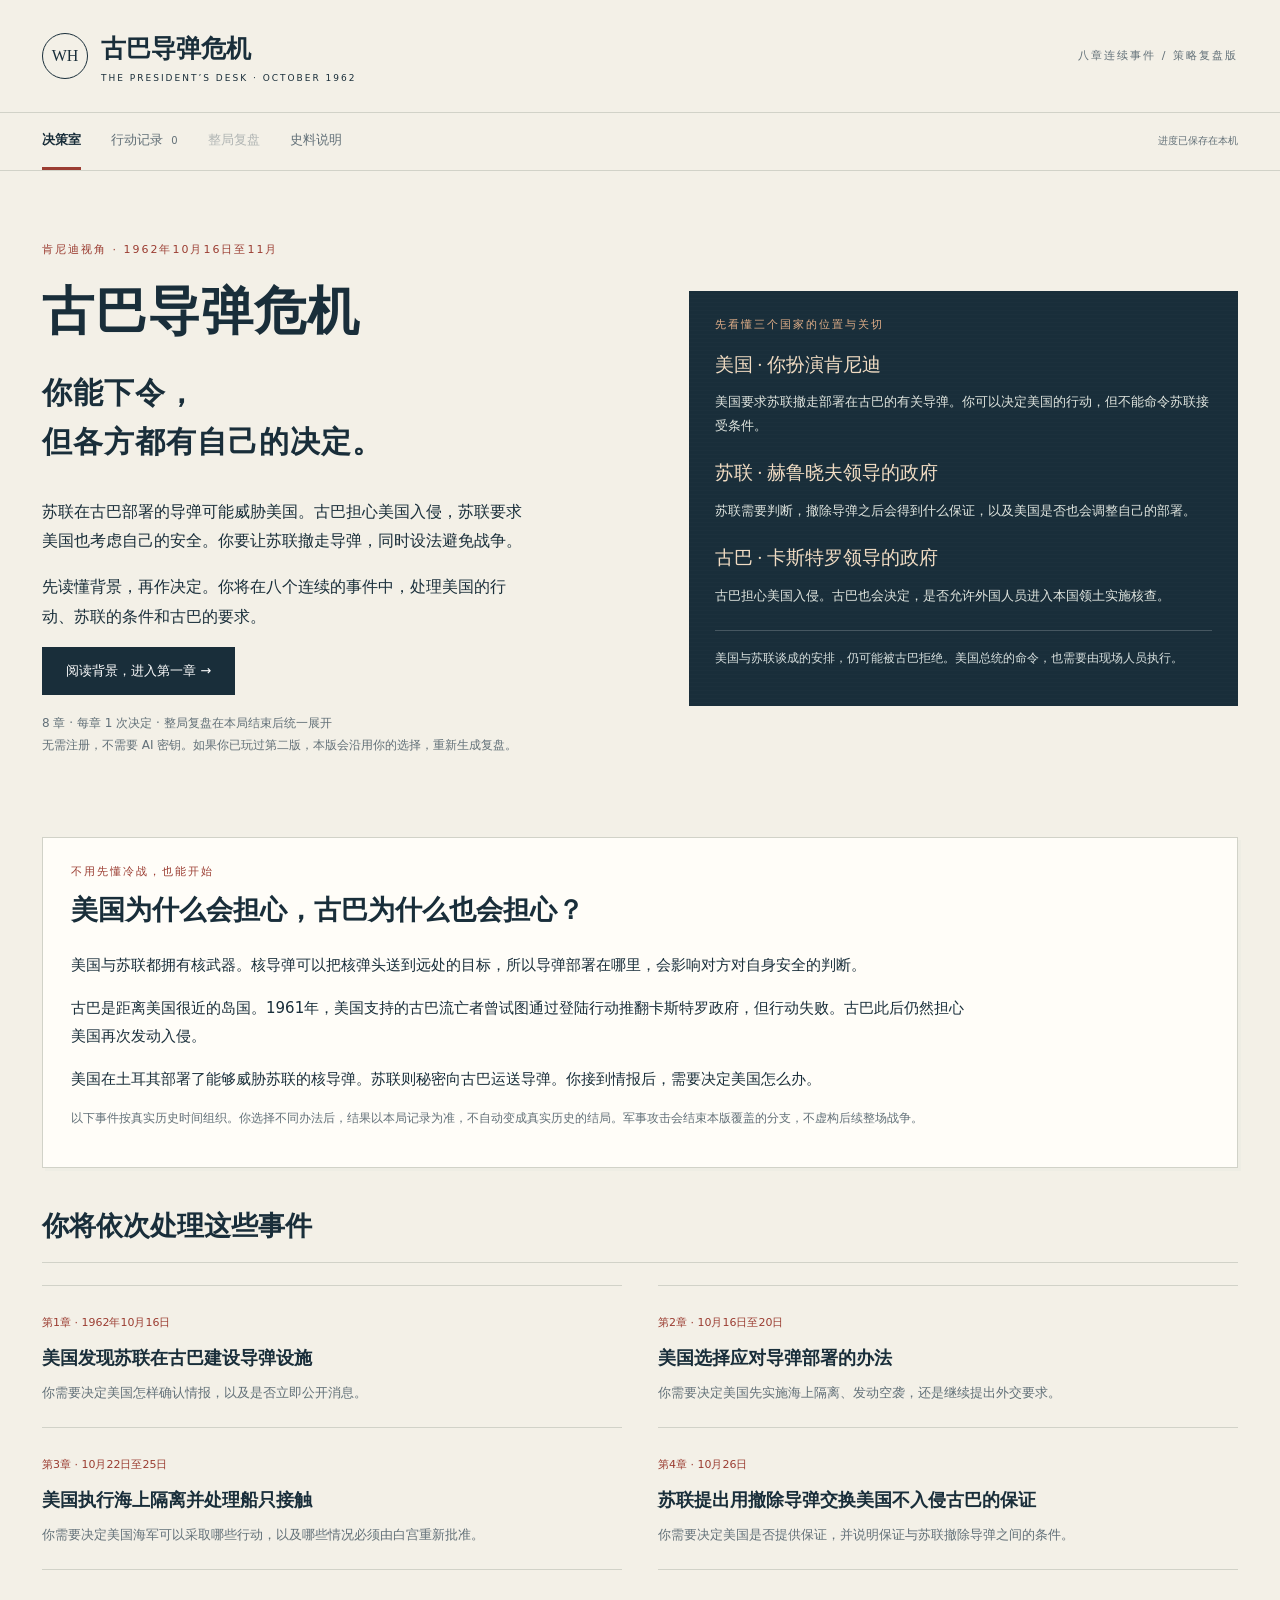
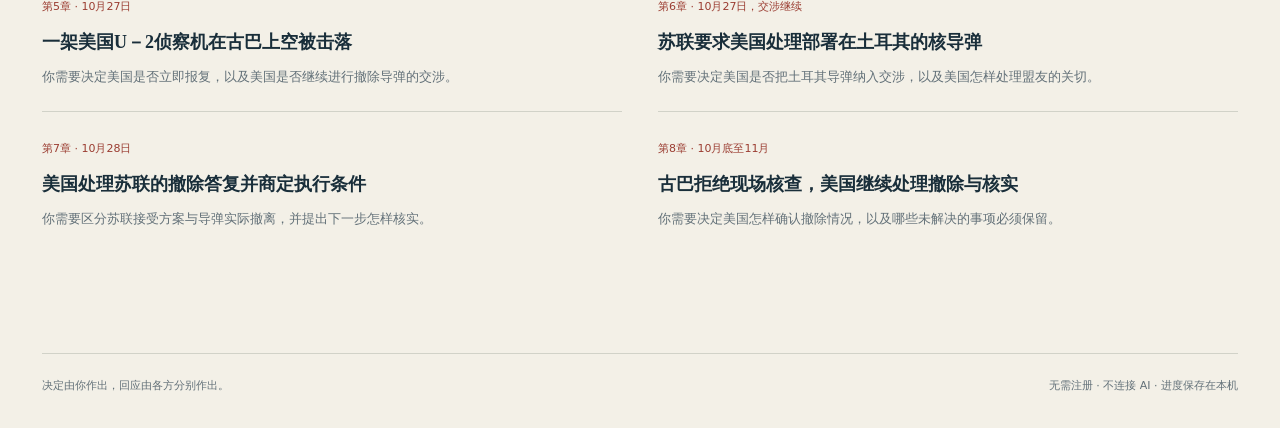
==== commit c0e0edeb: "Replace metric tables with evidence-linked strategy review and conditional exchange" ====
--- a/crisis/index.html
+++ b/crisis/index.html
@@ -1,17 +1,17 @@
-<!doctype html>
-<html lang="zh-CN">
-<head>
-<meta charset="utf-8"><meta name="viewport" content="width=device-width,initial-scale=1">
-<meta name="description" content="以肯尼迪的视角，按八章连续经历古巴导弹危机。每章说明事件和任务，全部决定结束后统一分析模型。">
-<meta http-equiv="Content-Security-Policy" content="default-src 'self'; script-src 'self'; style-src 'self'; img-src 'self' data:; connect-src 'none'; object-src 'none'; base-uri 'none'; form-action 'none'">
-<meta name="theme-color" content="#152d3c"><title>古巴导弹危机｜肯尼迪的八章决定</title>
-<link rel="icon" href="data:image/svg+xml,%3Csvg xmlns='http://www.w3.org/2000/svg' viewBox='0 0 64 64'%3E%3Crect width='64' height='64' rx='32' fill='%23192e3a'/%3E%3Ctext x='8' y='41' font-size='29' fill='%23f3f0e7' font-family='serif'%3EWH%3C/text%3E%3C/svg%3E"><link rel="stylesheet" href="style.css?v=2"><script src="engine.js" defer></script><script src="scenario-v2.js" defer></script><script src="app-v2.js" defer></script>
-</head>
-<body><a class="skip" href="#main">跳到正文</a>
-<header class="masthead"><a class="brand" href="#" aria-label="回到决策室"><span class="seal">WH</span><span>古巴导弹危机<small>THE PRESIDENT’S DESK · OCTOBER 1962</small></span></a><span class="edition">八章连续事件 / 第二版</span></header>
-<nav aria-label="主导航"><div class="nav-inner"><button data-tab="play" class="active">决策室</button><button data-tab="records">行动记录 <span id="record-count">0</span></button><button data-tab="review" disabled>终局分析</button><button data-tab="sources">史料说明</button></div><span class="save-status" id="save-status">本机保存</span></nav>
-<main id="main" tabindex="-1"></main>
-<footer><span>决定由你作出，回应由各方分别作出。</span><span>无需注册 · 不连接 AI · 进度保存在本机</span></footer>
-<dialog id="confirm-dialog"><form method="dialog"><p class="eyebrow">重新选择</p><h2 id="dialog-title">回到这个决定之前？</h2><p id="dialog-copy">此后记录会被替换。你可以先关闭窗口，在行动记录里下载存档。</p><div class="button-row"><button value="cancel" class="secondary">取消</button><button value="confirm" class="primary">确认</button></div></form></dialog>
-<noscript>这个页面需要启用 JavaScript，才能处理选项和计算各方回应。</noscript>
-</body></html>
+<!doctype html>
+<html lang="zh-CN">
+<head>
+<meta charset="utf-8"><meta name="viewport" content="width=device-width,initial-scale=1">
+<meta name="description" content="以肯尼迪的视角，按八章连续经历古巴导弹危机。每章说明事件和任务，全部决定结束后解释整局策略与关键转折。">
+<meta http-equiv="Content-Security-Policy" content="default-src 'self'; script-src 'self'; style-src 'self'; img-src 'self' data:; connect-src 'none'; object-src 'none'; base-uri 'none'; form-action 'none'">
+<meta name="theme-color" content="#152d3c"><title>古巴导弹危机｜肯尼迪的八章决定</title>
+<link rel="icon" href="data:image/svg+xml,%3Csvg xmlns='http://www.w3.org/2000/svg' viewBox='0 0 64 64'%3E%3Crect width='64' height='64' rx='32' fill='%23192e3a'/%3E%3Ctext x='8' y='41' font-size='29' fill='%23f3f0e7' font-family='serif'%3EWH%3C/text%3E%3C/svg%3E"><link rel="stylesheet" href="style.css?v=3"><script src="bargaining-v3.js" defer></script><script src="scenario-v3.js" defer></script><script src="review-v3.js" defer></script><script src="review-ui-v3.js" defer></script><script src="app-v3.js" defer></script>
+</head>
+<body><a class="skip" href="#main">跳到正文</a>
+<header class="masthead"><a class="brand" href="#" aria-label="回到决策室"><span class="seal">WH</span><span>古巴导弹危机<small>THE PRESIDENT’S DESK · OCTOBER 1962</small></span></a><span class="edition">八章连续事件 / 策略复盘版</span></header>
+<nav aria-label="主导航"><div class="nav-inner"><button data-tab="play" class="active">决策室</button><button data-tab="records">行动记录 <span id="record-count">0</span></button><button data-tab="review" disabled>整局复盘</button><button data-tab="sources">史料说明</button></div><span class="save-status" id="save-status">本机保存</span></nav>
+<main id="main" tabindex="-1"></main>
+<footer><span>决定由你作出，回应由各方分别作出。</span><span>无需注册 · 不连接 AI · 进度保存在本机</span></footer>
+<dialog id="confirm-dialog"><form method="dialog"><p class="eyebrow">重新选择</p><h2 id="dialog-title">回到这个决定之前？</h2><p id="dialog-copy">此后记录会被替换。你可以先关闭窗口，在行动记录里下载存档。</p><div class="button-row"><button value="cancel" class="secondary">取消</button><button value="confirm" class="primary">确认</button></div></form></dialog>
+<noscript>这个页面需要启用 JavaScript，才能处理选项和计算各方回应。</noscript>
+</body></html>
--- a/crisis/style.css
+++ b/crisis/style.css
@@ -1,4 +1,5 @@
 :root{--paper:#f3f0e7;--ink:#192e3a;--muted:#627078;--red:#9b3d32;--line:#d1d2c8;--white:#fffdf8;--green:#356452;--serif:"Noto Serif SC","Source Han Serif SC","Songti SC","SimSun",serif;--sans:"Microsoft YaHei","PingFang SC",system-ui,sans-serif}
 *{box-sizing:border-box}body{margin:0;background:var(--paper);color:var(--ink);font:15px/1.85 var(--sans)}button,input{font:inherit}button,a{ -webkit-tap-highlight-color:transparent}button{cursor:pointer}a{color:var(--red);text-underline-offset:4px}button:focus-visible,a:focus-visible,summary:focus-visible{outline:3px solid #bb7c35;outline-offset:4px}button:disabled{cursor:default;opacity:.45}h1,h2,h3,p{margin-top:0}h1,h2,h3{font-family:var(--serif);line-height:1.4}h1{font-size:clamp(32px,4vw,53px);font-weight:600;letter-spacing:.02em}h2{font-size:27px}h3{font-size:19px}.masthead{max-width:1280px;margin:auto;padding:26px 42px;display:flex;align-items:center;justify-content:space-between}.brand{display:flex;align-items:center;gap:13px;text-decoration:none;color:var(--ink);font-family:var(--serif);font-size:25px;font-weight:bold}.brand small{display:block;font:9px/1.5 var(--sans);letter-spacing:2px;font-weight:500}.seal{border:1px solid var(--ink);border-radius:50%;width:46px;height:46px;display:grid;place-items:center;font:16px Georgia,serif}.edition{font-size:11px;letter-spacing:2px;color:var(--muted)}nav{border-top:1px solid var(--line);border-bottom:1px solid var(--line);display:flex;justify-content:space-between;padding:0 max(24px,calc((100% - 1196px)/2));gap:20px;align-items:center}.nav-inner{display:flex;gap:30px}.nav-inner button{border:0;background:none;padding:15px 0;color:var(--muted);font-size:13px;border-bottom:3px solid transparent}.nav-inner button.active{color:var(--ink);border-color:var(--red);font-weight:bold}.nav-inner span{font-size:10px;margin-left:4px}.save-status{font-size:10px;color:var(--muted)}main{max-width:1196px;min-height:65vh;margin:auto;padding:40px 0 60px}main:focus{outline:0}footer{border-top:1px solid var(--line);max-width:1196px;margin:auto;padding:22px 0 32px;display:flex;justify-content:space-between;gap:20px;color:var(--muted);font-size:11px}.eyebrow{font:11px/1.6 var(--sans);letter-spacing:2px;color:var(--red);margin-bottom:18px}.intro{display:grid;grid-template-columns:1.05fr 1fr;gap:70px;align-items:center;padding:30px 0 55px}.intro h1{font-size:clamp(45px,5vw,70px);margin-bottom:25px}.intro .intro-copy{max-width:480px;font-size:16px}.intro .kicker{font-family:Georgia,serif;font-size:20px;color:var(--muted);letter-spacing:2px}.primary,.secondary,.text-button{border:1px solid var(--ink);padding:11px 23px;font-size:13px}.primary{background:var(--ink);color:#fff}.primary:hover{background:#294758}.secondary{color:var(--ink);background:transparent}.secondary:hover{background:#e6e3d9}.text-button{padding:5px 0;border:0;border-bottom:1px solid var(--line);background:none;color:var(--red)}.button-row{display:flex;gap:12px;align-items:center;flex-wrap:wrap}.fine{font-size:12px;color:var(--muted);line-height:1.8}.intro .fine{margin:18px 0 0}.map-board{position:relative;background:var(--ink);color:#d9e1df;min-height:415px;padding:25px 26px;overflow:hidden}.map-board svg{width:100%;height:255px;display:block;margin:15px 0}.map-board .eyebrow{color:#e4b089}.map-board:after{content:'';pointer-events:none;position:absolute;inset:0;background:repeating-linear-gradient(0deg,transparent,transparent 3px,#ffffff03 3px,#ffffff03 4px)}.map-board .map-caption{font-size:12px;border-top:1px solid #ffffff30;padding-top:16px}.map-board strong{color:#faf5e9}.chapter-strip{display:grid;grid-template-columns:repeat(4,1fr);border-top:1px solid var(--line);border-bottom:1px solid var(--line)}.chapter-strip>div{padding:20px 22px;border-right:1px solid var(--line)}.chapter-strip>div:first-child{padding-left:0}.chapter-strip>div:last-child{border:0}.chapter-strip b{font:24px Georgia,serif;color:#859196}.chapter-strip h3{font-size:16px;margin:8px 0}.chapter-strip p{font-size:11px;color:var(--muted);margin:0}.chapter-strip .current b{color:var(--red)}.workspace{display:grid;grid-template-columns:minmax(0,1fr) 285px;gap:48px;margin-top:30px}.brief{min-width:0}.brief .date{font-size:12px;color:var(--muted);margin:0 0 12px}.brief h1{font-size:37px;margin-bottom:20px}.lead{font-size:16px;line-height:1.95}.paper{background:var(--white);border:1px solid var(--line);padding:25px 28px;margin:25px 0;box-shadow:3px 3px 0 #dbdcd230}.paper .eyebrow{margin-bottom:12px}.facts{padding-left:20px;margin:0}.facts li{padding:5px 0}.unknown{padding-top:15px;margin:15px 0 0;border-top:1px dashed var(--line);font-size:13px;color:var(--muted)}.unknown b{color:var(--red)}details{border-bottom:1px solid var(--line);margin-bottom:12px;padding-bottom:12px}summary{cursor:pointer;font-size:13px;color:var(--ink)}details p{font-size:13px;margin:12px 0 0}.consult{display:grid;gap:12px;margin:18px 0}.voice{display:grid;grid-template-columns:95px 1fr;gap:15px;font-size:13px}.voice strong{font-size:12px;color:var(--red)}.voice p{margin:0}.question{font-size:23px;margin-top:32px;margin-bottom:16px}.choices{display:grid;gap:12px}.choice{display:flex;align-items:start;gap:16px;padding:19px 21px;border:1px solid var(--line);background:transparent;color:var(--ink);text-align:left;width:100%;line-height:1.65;transition:background .15s,border-color .15s}.choice:hover:not(:disabled){background:#faf8f1;border-color:#8a9696}.choice.selected{background:#fffdf8;border-color:var(--ink);box-shadow:inset 4px 0 var(--ink)}.choice:disabled{opacity:1}.choice .letter{font:15px Georgia,serif;border:1px solid var(--line);width:27px;height:27px;flex-shrink:0;display:grid;place-items:center;margin-top:1px}.choice.selected .letter{background:var(--ink);color:white}.choice strong{display:block;font-size:15px;font-weight:500;margin-bottom:6px}.choice small{display:block;color:var(--muted);font-size:12px}.decision-actions{margin-top:20px}.sidebar{border-left:1px solid var(--line);padding-left:25px}.sidebar h2{font:17px var(--serif);margin-bottom:15px}.side-section{padding-bottom:22px;margin-bottom:24px;border-bottom:1px solid var(--line)}.side-section p{font-size:12px}.side-section .eyebrow{margin-bottom:10px}.actor-list{display:flex;flex-wrap:wrap;gap:7px}.tag{border:1px solid var(--line);padding:3px 10px;font-size:11px;display:inline-block}.tag.us{background:var(--ink);color:#fff;border-color:var(--ink)}.mid-list{display:grid;gap:6px;margin:16px 0}.mid-step{display:flex;gap:10px;font-size:11px;color:#828b8d;align-items:center}.mid-step i{font:12px Georgia,serif;border:1px solid var(--line);width:22px;height:22px;display:grid;place-items:center;font-style:normal}.mid-step.reached{color:var(--red)}.mid-step.reached i{background:var(--red);color:#fff;border-color:var(--red)}.condition{font-size:12px;display:flex;justify-content:space-between;gap:15px;border-bottom:1px dotted var(--line);padding:8px 0}.condition span:last-child{white-space:nowrap;color:var(--muted)}.condition.on span:last-child{color:var(--green)}.feedback{background:#e8ece5;border-left:3px solid var(--green);padding:24px 26px;margin-top:25px}.feedback h3{color:var(--green);margin-bottom:12px}.feedback p{font-size:14px}.reaction{padding:10px 0;border-top:1px solid #c8d2c8;font-size:12px}.reaction strong{margin-right:8px}.feedback .button-row{margin-top:20px}.progress-top{display:flex;justify-content:space-between;gap:15px;font-size:11px;color:var(--muted);margin-bottom:12px}.progress-track{height:3px;display:flex;gap:3px}.progress-track span{flex:1;background:var(--line)}.progress-track .done{background:var(--ink)}.progress-track .now{background:var(--red)}.page-head{max-width:750px;margin:15px 0 35px}.page-head h1{margin-bottom:16px}.record{display:grid;grid-template-columns:44px 1fr;gap:15px;padding:24px 0;border-top:1px solid var(--line)}.record-number{font:25px Georgia,serif;color:var(--red)}.record h3{margin-bottom:8px}.record p{font-size:13px;margin-bottom:12px}.record .choice-line{font-weight:bold}.review-note{border-left:2px solid var(--red);padding-left:16px}.empty{padding:50px 0;color:var(--muted)}.model-grid{display:grid;grid-template-columns:1fr 1fr;gap:30px}.model-grid .paper{margin:0}.model-section{margin:40px 0}.model-section>h2{border-bottom:1px solid var(--line);padding-bottom:16px}.table-wrap{overflow-x:auto}table{border-collapse:collapse;width:100%;font-size:12px}td,th{padding:10px 12px;border-bottom:1px solid var(--line);text-align:left}th{font-weight:500;color:var(--muted)}.yes{color:var(--green)}.no{color:var(--red)}.state-code{font-family:monospace;letter-spacing:2px}.state-graph{width:100%;height:auto;max-height:240px}.state-graph text{font:12px var(--sans);fill:var(--ink)}.source-list{display:grid;gap:18px}.source-list>div{border-left:1px solid var(--line);padding-left:18px}.source-list a{font-size:14px}.source-list p{margin:5px 0 0;font-size:12px;color:var(--muted)}.finish{border-top:3px solid var(--red);padding-top:35px;max-width:850px}.finish h1{font-size:44px}.finish .outcome{padding:20px 0;border-bottom:1px solid var(--line)}.outcome h3{margin:0 0 8px}.outcome p{margin:0;font-size:14px}.skip{position:fixed;top:-80px;left:12px;background:var(--white);padding:10px;z-index:10}.skip:focus{top:8px}dialog{max-width:500px;width:calc(100% - 32px);background:var(--paper);color:var(--ink);border:1px solid var(--line);padding:32px}dialog::backdrop{background:#152d3cb5}dialog p{font-size:14px}dialog h2{font-size:25px}.error{color:var(--red);font-size:13px}.mobile-hide{display:inline}.role-note{font-size:11px;color:var(--muted);padding:10px 0}.checks{font-size:12px;color:var(--green)}.small-title{font:14px var(--sans);font-weight:bold;margin-top:25px}.key{font-size:12px;background:#e4e5db;padding:2px 6px}.chapter-intro{border-bottom:1px solid var(--line);padding-bottom:18px;margin:20px 0 25px;font-size:13px;color:var(--muted)}
 .subtitle{font-size:.57em;display:inline-block;line-height:1.65;margin-top:20px}.actor-background strong{font:19px var(--serif);color:#f1dcc3}.actor-background p{font-size:13px;margin:10px 0 22px;color:#e0e5df}.background p{max-width:900px}.chapter-directory{display:grid;grid-template-columns:repeat(2,1fr);gap:0 36px}.chapter-directory>div{padding:22px 0;border-top:1px solid var(--line)}.chapter-directory span{font-size:11px;color:var(--red)}.chapter-directory h3{font-size:18px;margin:10px 0}.chapter-directory p{font-size:13px;color:var(--muted);margin:0}.chapter-location{display:flex;align-items:center;justify-content:space-between;gap:20px;padding-bottom:24px;border-bottom:1px solid var(--line)}.chapter-location .eyebrow{margin-bottom:5px}.chapter-location strong{font-family:var(--serif);font-size:21px}.chapter-location span{margin-left:20px;color:var(--muted);font-size:12px}.chapter-dots{display:flex;gap:8px}.chapter-dots span{width:29px;height:29px;display:grid;place-items:center;border:1px solid var(--line);margin:0;font:13px Georgia,serif}.chapter-dots .now{background:var(--red);color:white;border-color:var(--red)}.chapter-dots .done{background:var(--ink);color:white;border-color:var(--ink)}.event-banner{padding:25px 28px;background:#e4e9e1;border-left:3px solid var(--green);margin:28px 0 35px}.event-banner .eyebrow{color:var(--green);margin-bottom:8px}.event-banner h2{font-size:25px;margin-bottom:12px}.event-banner p:last-child{margin:0;font-size:15px}.end-actions{margin-top:28px}.glossary td{min-width:74px}.glossary td:nth-child(2),.glossary td:nth-child(4){min-width:180px}.path-list{padding-left:25px}.path-list li{padding:8px 0}.finish .outcome h3{font-size:20px}.nav-inner button:disabled{cursor:not-allowed}.intro h1{font-size:52px}.choice strong{line-height:1.85}
+.whole-review{max-width:940px;margin:auto}.whole-review>.page-head{max-width:850px}.strategy-story{border-top:3px solid var(--red);padding:25px 0 4px}.strategy-story p{font-size:16px;line-height:2}.strategy-story p:first-child{font-size:19px}.mechanism-chain{margin-top:28px}.mechanism-step{display:grid;grid-template-columns:36px 1fr;gap:22px;padding:0 0 32px;position:relative}.mechanism-step:not(:last-child):before{content:'';position:absolute;top:36px;bottom:0;left:17px;border-left:1px solid var(--line)}.chain-mark{display:grid;place-items:center;width:35px;height:35px;border:1px solid var(--green);color:var(--green);font:18px Georgia,serif}.mechanism-step h3{font-size:22px;margin:0 0 13px}.mechanism-step p{font-size:15px}.decision-evidence{border:0;padding:0;margin:12px 0}.decision-evidence summary{font-size:12px;color:var(--red)}blockquote{margin:12px 0;padding:12px 18px;border-left:2px solid var(--line);font-size:13px;background:#fffdf875}.strategy-tension{margin:28px 0}.strategy-tension h3{font-size:21px}.comparison-pair{display:grid;grid-template-columns:1fr 1fr;gap:20px;margin:24px 0}.comparison-pair>div{background:var(--white);padding:20px;border-top:2px solid var(--ink)}.comparison-pair>div:last-child{border-color:var(--green)}.comparison-pair span{font-size:12px;color:var(--muted)}.comparison-pair p{font-size:14px;margin:10px 0 0}.audit{margin-top:24px;border:1px solid var(--line);padding:18px 22px}.audit summary{font-size:14px}.audit p{font-size:13px}.whole-review .counterfactual{background:#e8ece4;padding:26px}.whole-review .counterfactual h2{font-size:25px}.whole-review .record h3{font-size:18px}@media(max-width:600px){.comparison-pair{grid-template-columns:1fr}.mechanism-step{grid-template-columns:28px 1fr;gap:15px}.chain-mark{width:28px;height:28px;font-size:15px}.mechanism-step:not(:last-child):before{left:13px}.mechanism-step h3{font-size:20px}.strategy-story p:first-child{font-size:17px}.whole-review .counterfactual{padding:20px}.audit{padding:16px}.whole-review .page-head h1{font-size:32px}}
 @media(min-width:1500px){main{padding-top:50px}.intro{gap:95px}}@media(max-width:1260px){main,footer{margin-left:30px;margin-right:30px}.masthead{padding-left:30px;padding-right:30px}.workspace{gap:30px}}@media(max-width:800px){.intro{gap:30px;grid-template-columns:1fr}.map-board{min-height:330px}.map-board svg{height:200px}.workspace{grid-template-columns:1fr}.sidebar{border-left:0;border-top:1px solid var(--line);padding:25px 0 0;display:grid;grid-template-columns:1fr 1fr;gap:25px}.sidebar .side-section{margin:0}.chapter-strip{grid-template-columns:1fr 1fr}.chapter-strip>div{padding:15px}.chapter-strip>div:first-child{padding-left:15px}.chapter-strip>div:nth-child(2){border-right:0}.chapter-strip>div:nth-child(-n+2){border-bottom:1px solid var(--line)}.model-grid{grid-template-columns:1fr}.edition{display:none}.nav-inner{gap:22px}.save-status{display:none}.brief h1{font-size:31px}footer{flex-direction:column;gap:5px}.intro h1{font-size:45px}.chapter-strip h3{font-size:14px}.chapter-location{align-items:start;flex-direction:column;gap:18px}.chapter-directory{grid-template-columns:1fr}.event-banner{padding:22px}.event-banner h2{font-size:22px}}@media(max-width:480px){main,footer{margin-left:20px;margin-right:20px}main{padding-top:27px}.masthead{padding:20px}.brand{font-size:23px}nav{padding:0 20px}.nav-inner{gap:24px}.nav-inner button{font-size:12px}.nav-inner span{display:none}.paper{padding:20px}.choice{padding:16px 14px;gap:12px}.choice strong{font-size:14px}.sidebar{grid-template-columns:1fr}.voice{grid-template-columns:76px 1fr;gap:12px}.intro{padding-top:0}.map-board{padding:20px}.record{grid-template-columns:30px 1fr;gap:12px}.finish h1{font-size:34px}.progress-top{font-size:10px}.feedback{padding:20px}.model-section{margin:30px 0}.intro h1{font-size:37px}.subtitle{font-size:.61em}.chapter-location span{display:block;margin:7px 0 0}.chapter-dots{gap:9px}.chapter-dots span{display:grid;margin:0;width:28px;height:28px}.event-banner h2{font-size:21px}.event-banner p:last-child{font-size:14px}}@media(prefers-reduced-motion:reduce){*{scroll-behavior:auto!important;transition:none!important}}
